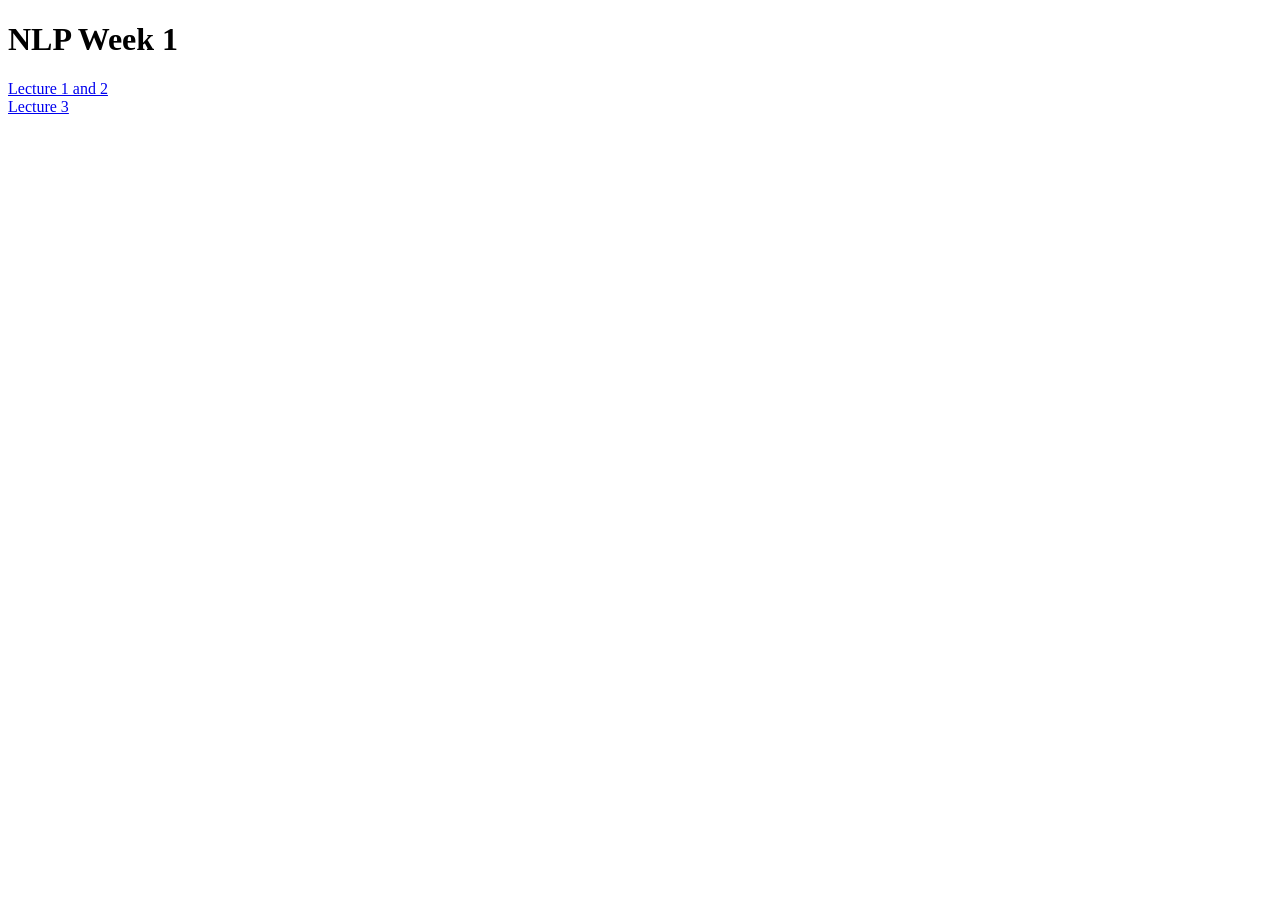
==== index.html @ 62005000 "initial commit 2" ====
<!DOCTYPE html>
<html lang="en">
<head>
    <meta charset="UTF-8">
    <meta name="viewport" content="width=device-width, initial-scale=1.0">
    <title>Learn OS</title>
</head>
<body>
    <h1>NLP Week 1</h1>
    <div>
    <a href="week-1/lec_1_2.html">Lecture 1 and 2</a>
    </div>
    <div>
    <a href="week-1/lec_3.html">Lecture 3</a>
    </div>
</body>
</html>
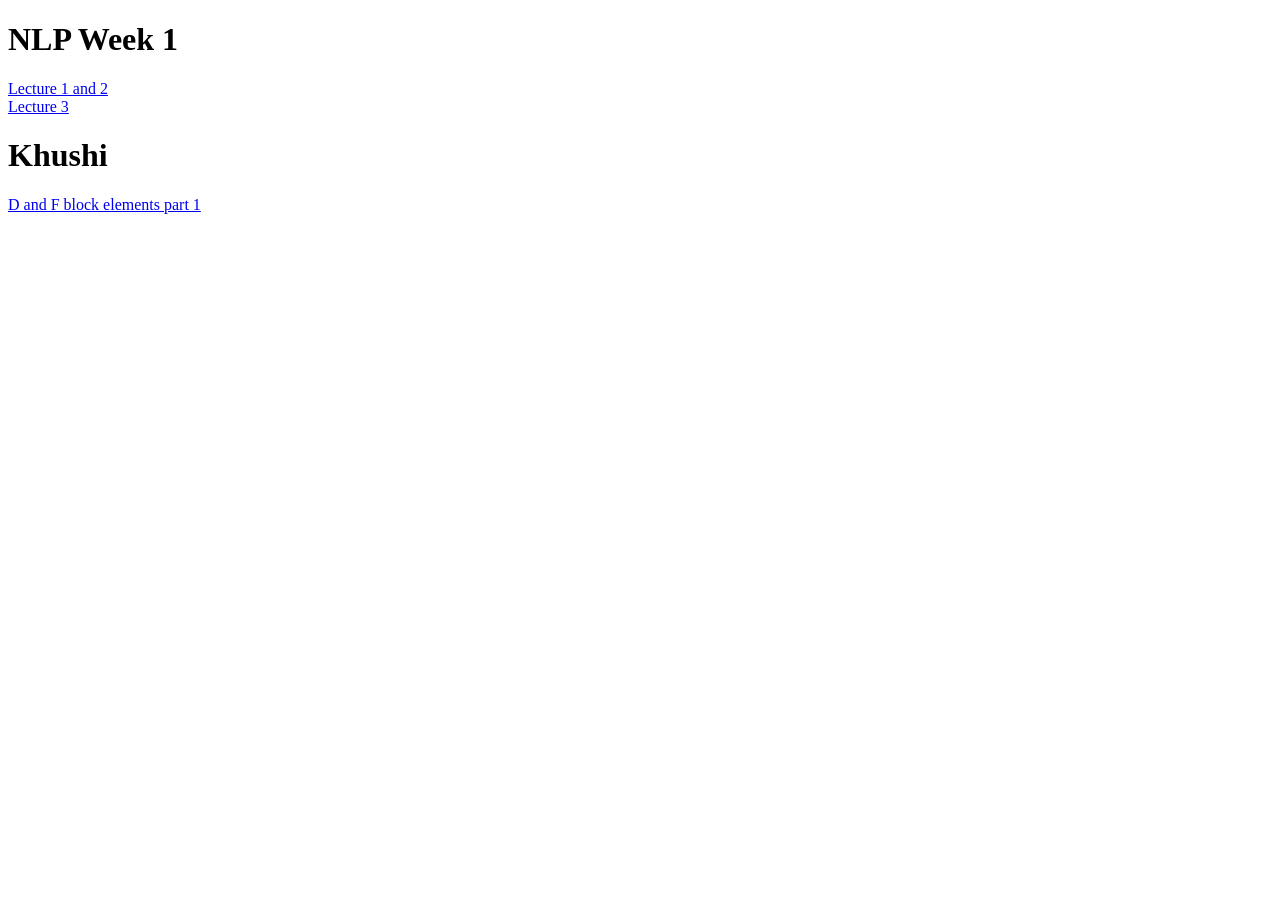
==== commit 36cef8fd: "Reorganised File Structure" ====
--- a/index.html
+++ b/index.html
@@ -8,10 +8,15 @@
 <body>
     <h1>NLP Week 1</h1>
     <div>
-    <a href="week-1/lec_1_2.html">Lecture 1 and 2</a>
+    <a href="iitm-bs/week-1/lec_1_2.html">Lecture 1 and 2</a>
     </div>
     <div>
-    <a href="week-1/lec_3.html">Lecture 3</a>
+    <a href="iitm-bs/week-1/lec_3.html">Lecture 3</a>
+    </div>
+
+    <h1> Khushi </h1>
+    <div>
+    <a href="khushi/d_and_f_blocks_part_1.html">D and F block elements part 1</a>
     </div>
 </body>
 </html>
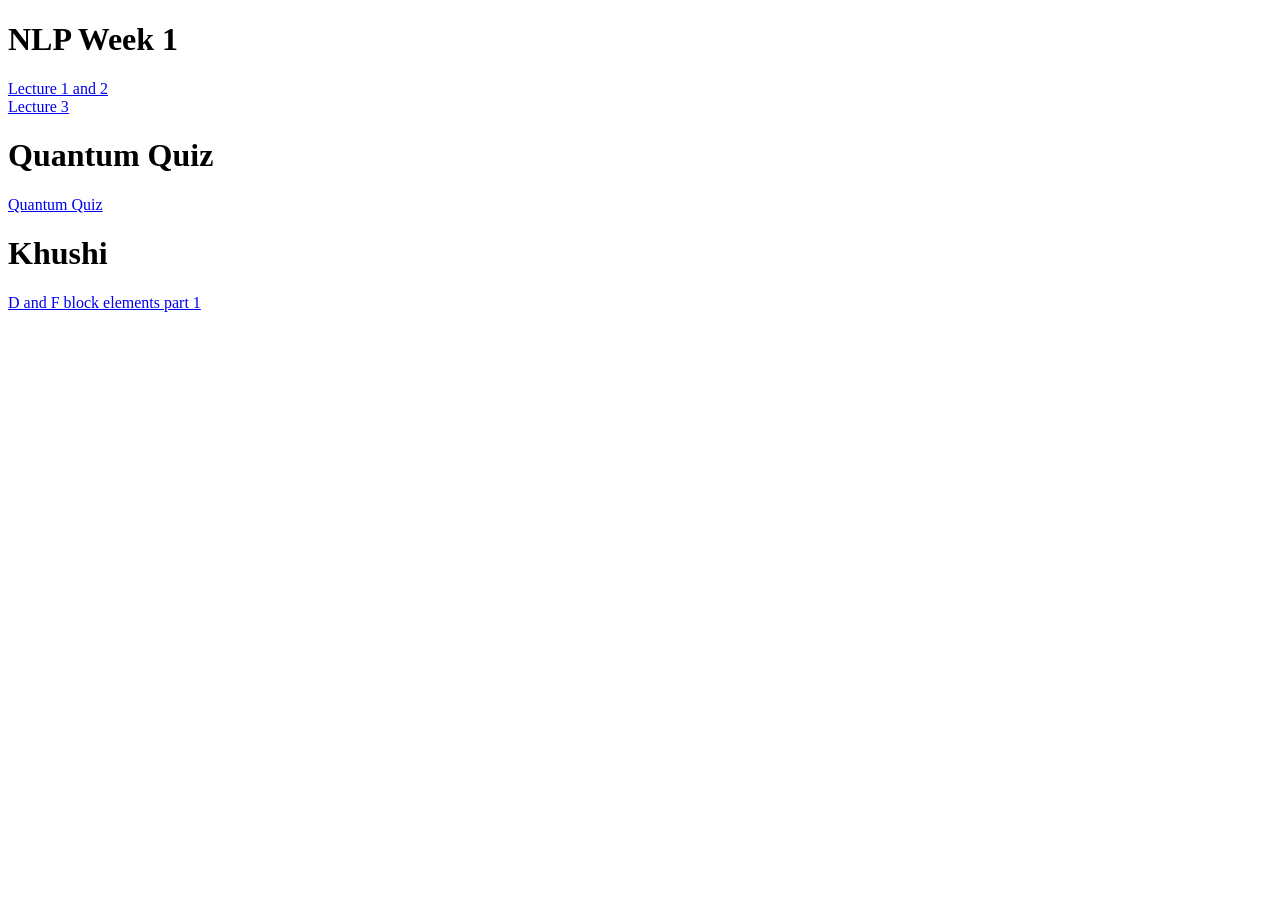
==== commit e6970e84: "Quantum Quiz Portal Integrated" ====
--- a/index.html
+++ b/index.html
@@ -14,9 +14,14 @@
     <a href="iitm-bs/week-1/lec_3.html">Lecture 3</a>
     </div>
 
+    <h1>Quantum Quiz</h1>
+    <div>
+    <a href="quantum_quiz/index.html">Quantum Quiz</a>
+    </div>
     <h1> Khushi </h1>
     <div>
     <a href="khushi/d_and_f_blocks_part_1.html">D and F block elements part 1</a>
     </div>
+
 </body>
 </html>
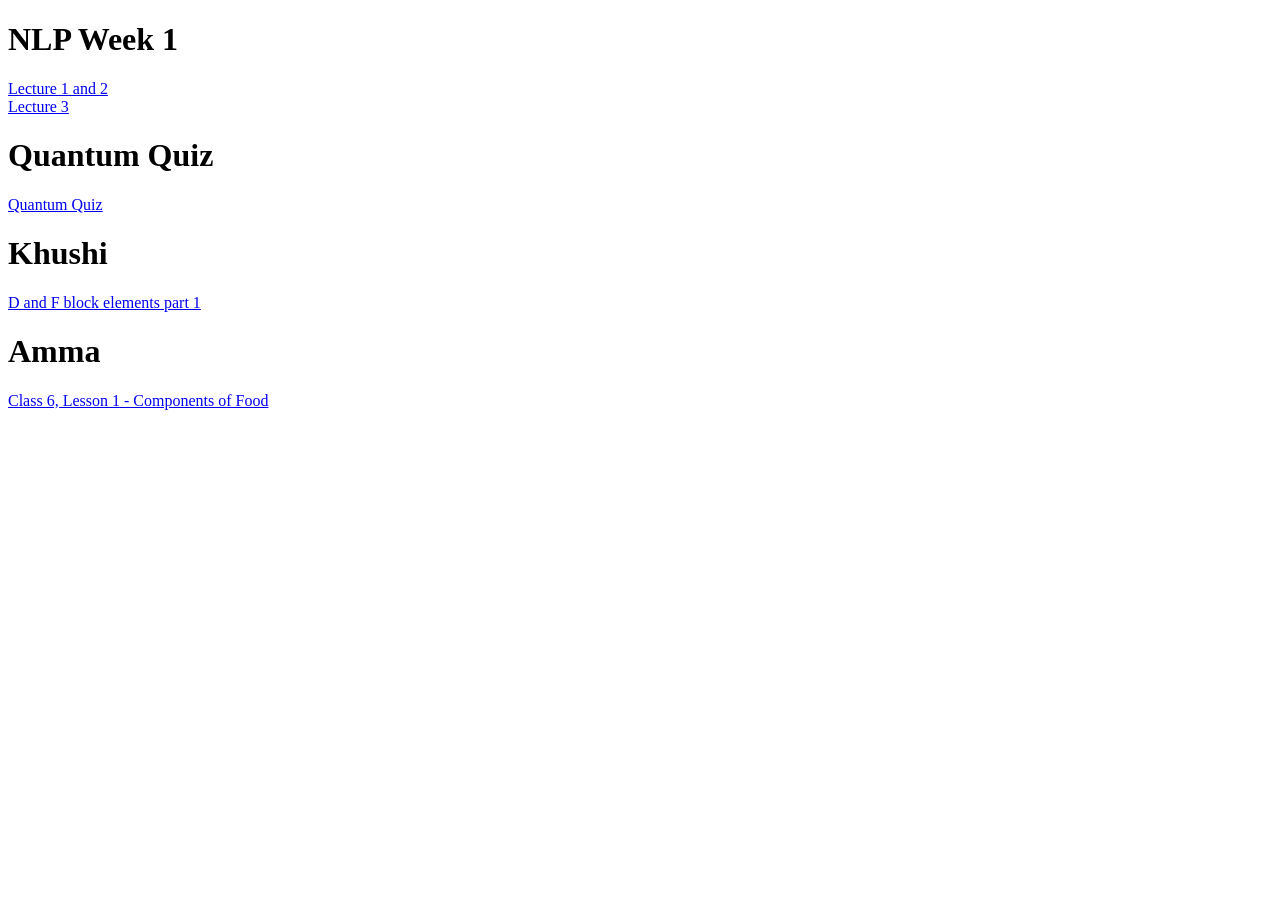
==== commit 8ac37e14: "amma first lesson class 6" ====
--- a/index.html
+++ b/index.html
@@ -16,12 +16,16 @@
 
     <h1>Quantum Quiz</h1>
     <div>
-    <a href="quantum_quiz/index.html">Quantum Quiz</a>
+    <a href="https://loki1512.github.io/quantum_quiz/index.html">Quantum Quiz</a>
     </div>
     <h1> Khushi </h1>
     <div>
     <a href="khushi/d_and_f_blocks_part_1.html">D and F block elements part 1</a>
     </div>
+    <h1> Amma </h1>
+    <div>
+    <a href="amma/class_6_less_1.html">Class 6, Lesson 1 - Components of Food</a>
+    </div>
 
 </body>
 </html>
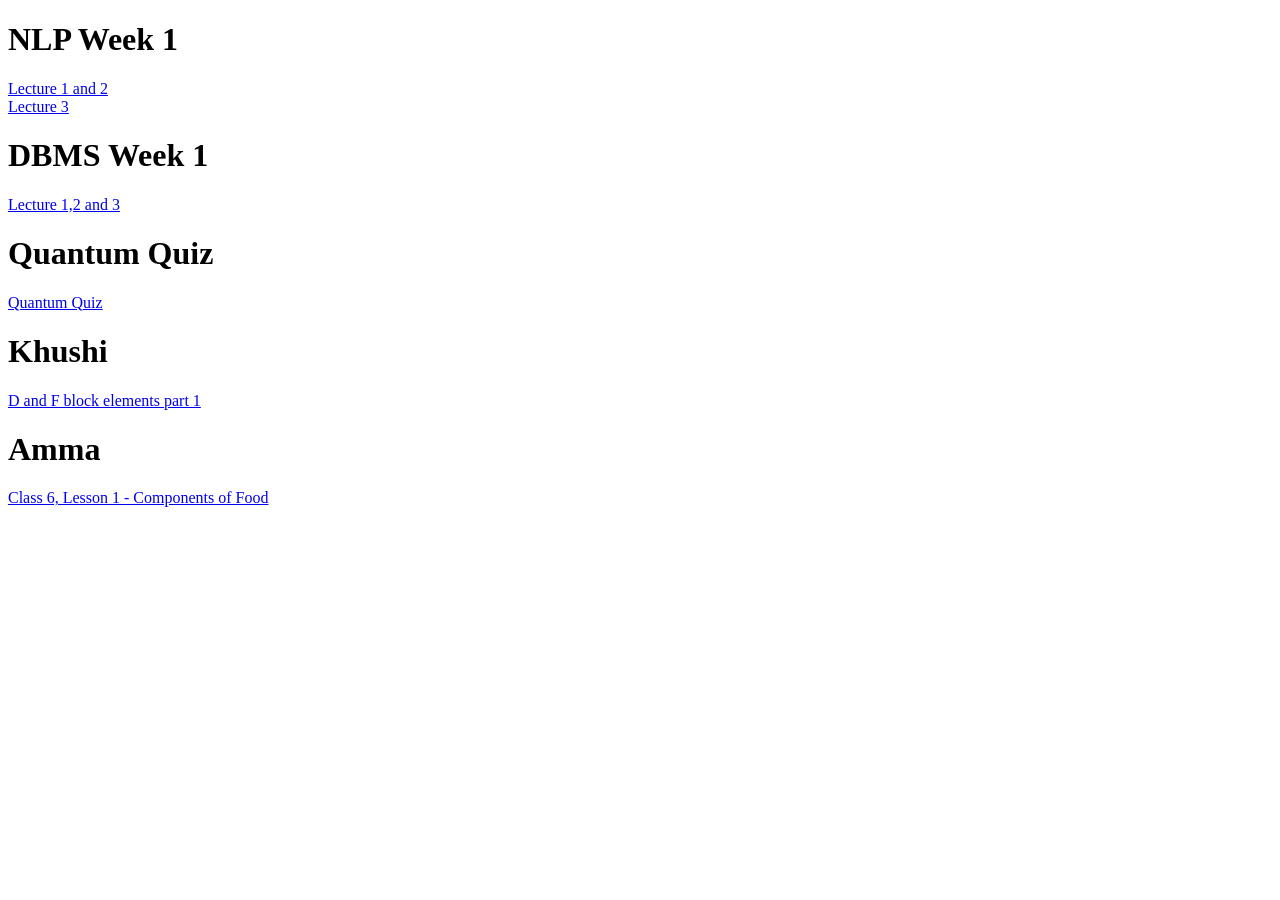
==== commit ed553c73: "DBMS week 1.123 added" ====
--- a/index.html
+++ b/index.html
@@ -12,6 +12,10 @@
     </div>
     <div>
     <a href="iitm-bs/week-1/lec_3.html">Lecture 3</a>
+    </div>
+    <h1>DBMS Week 1</h1>
+    <div>
+    <a href="iitm-bs/DBMS/week_1/html/lec_123.html">Lecture 1,2 and 3</a>
     </div>
 
     <h1>Quantum Quiz</h1>
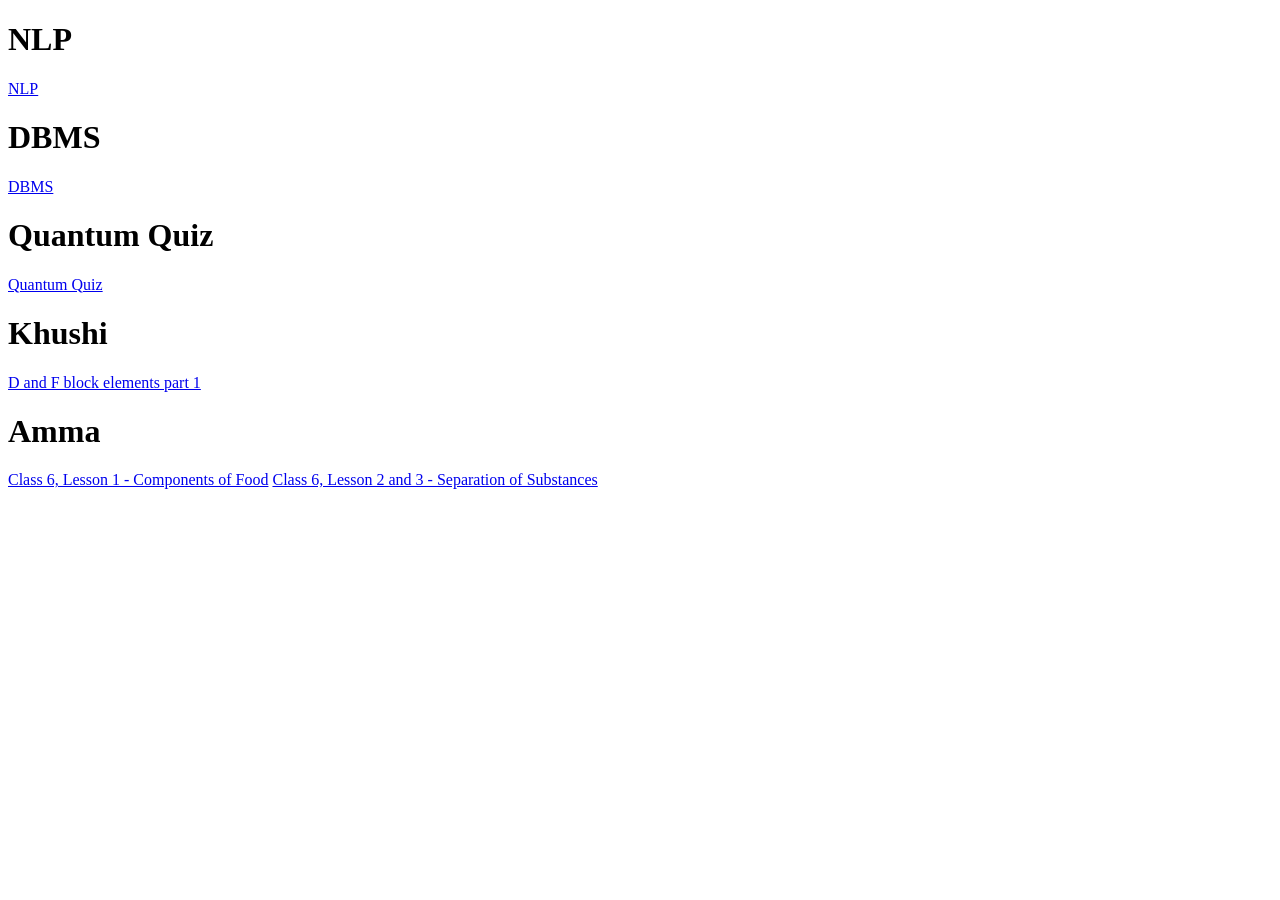
==== commit 6847e3f3: "NLP Lec 4 + Class 6 chapter 2,3 added" ====
--- a/index.html
+++ b/index.html
@@ -6,16 +6,13 @@
     <title>Learn OS</title>
 </head>
 <body>
-    <h1>NLP Week 1</h1>
+    <h1>NLP</h1>
     <div>
-    <a href="iitm-bs/week-1/lec_1_2.html">Lecture 1 and 2</a>
+    <a href="iitm-bs/nlp/index.html">NLP</a>
     </div>
+    <h1>DBMS</h1>
     <div>
-    <a href="iitm-bs/week-1/lec_3.html">Lecture 3</a>
-    </div>
-    <h1>DBMS Week 1</h1>
-    <div>
-    <a href="iitm-bs/DBMS/week_1/html/lec_123.html">Lecture 1,2 and 3</a>
+    <a href="iitm-bs/DBMS/index.html">DBMS</a>
     </div>
 
     <h1>Quantum Quiz</h1>
@@ -29,6 +26,7 @@
     <h1> Amma </h1>
     <div>
     <a href="amma/class_6_less_1.html">Class 6, Lesson 1 - Components of Food</a>
+    <a href="amma/class_6_less_2_3.html">Class 6, Lesson 2 and 3 - Separation of Substances</a>
     </div>
 
 </body>
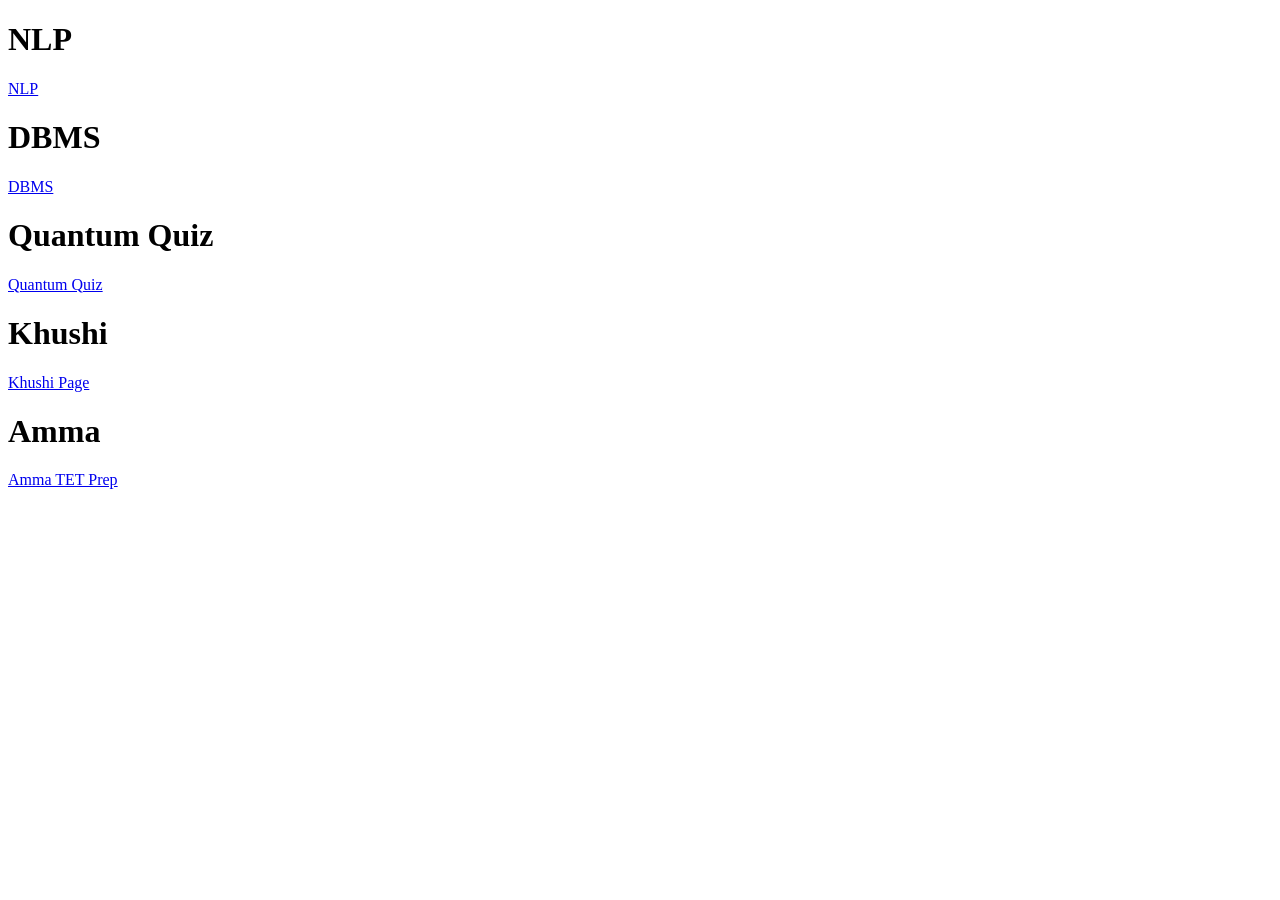
==== commit 27963bab: "NLP Lec 4 + Class 6 chapter 2,3 added" ====
--- a/index.html
+++ b/index.html
@@ -21,12 +21,11 @@
     </div>
     <h1> Khushi </h1>
     <div>
-    <a href="khushi/d_and_f_blocks_part_1.html">D and F block elements part 1</a>
+    <a href="khushi/index.html">Khushi Page</a>
     </div>
     <h1> Amma </h1>
     <div>
-    <a href="amma/class_6_less_1.html">Class 6, Lesson 1 - Components of Food</a>
-    <a href="amma/class_6_less_2_3.html">Class 6, Lesson 2 and 3 - Separation of Substances</a>
+    <a href="amma/index.html">Amma TET Prep</a>
     </div>
 
 </body>
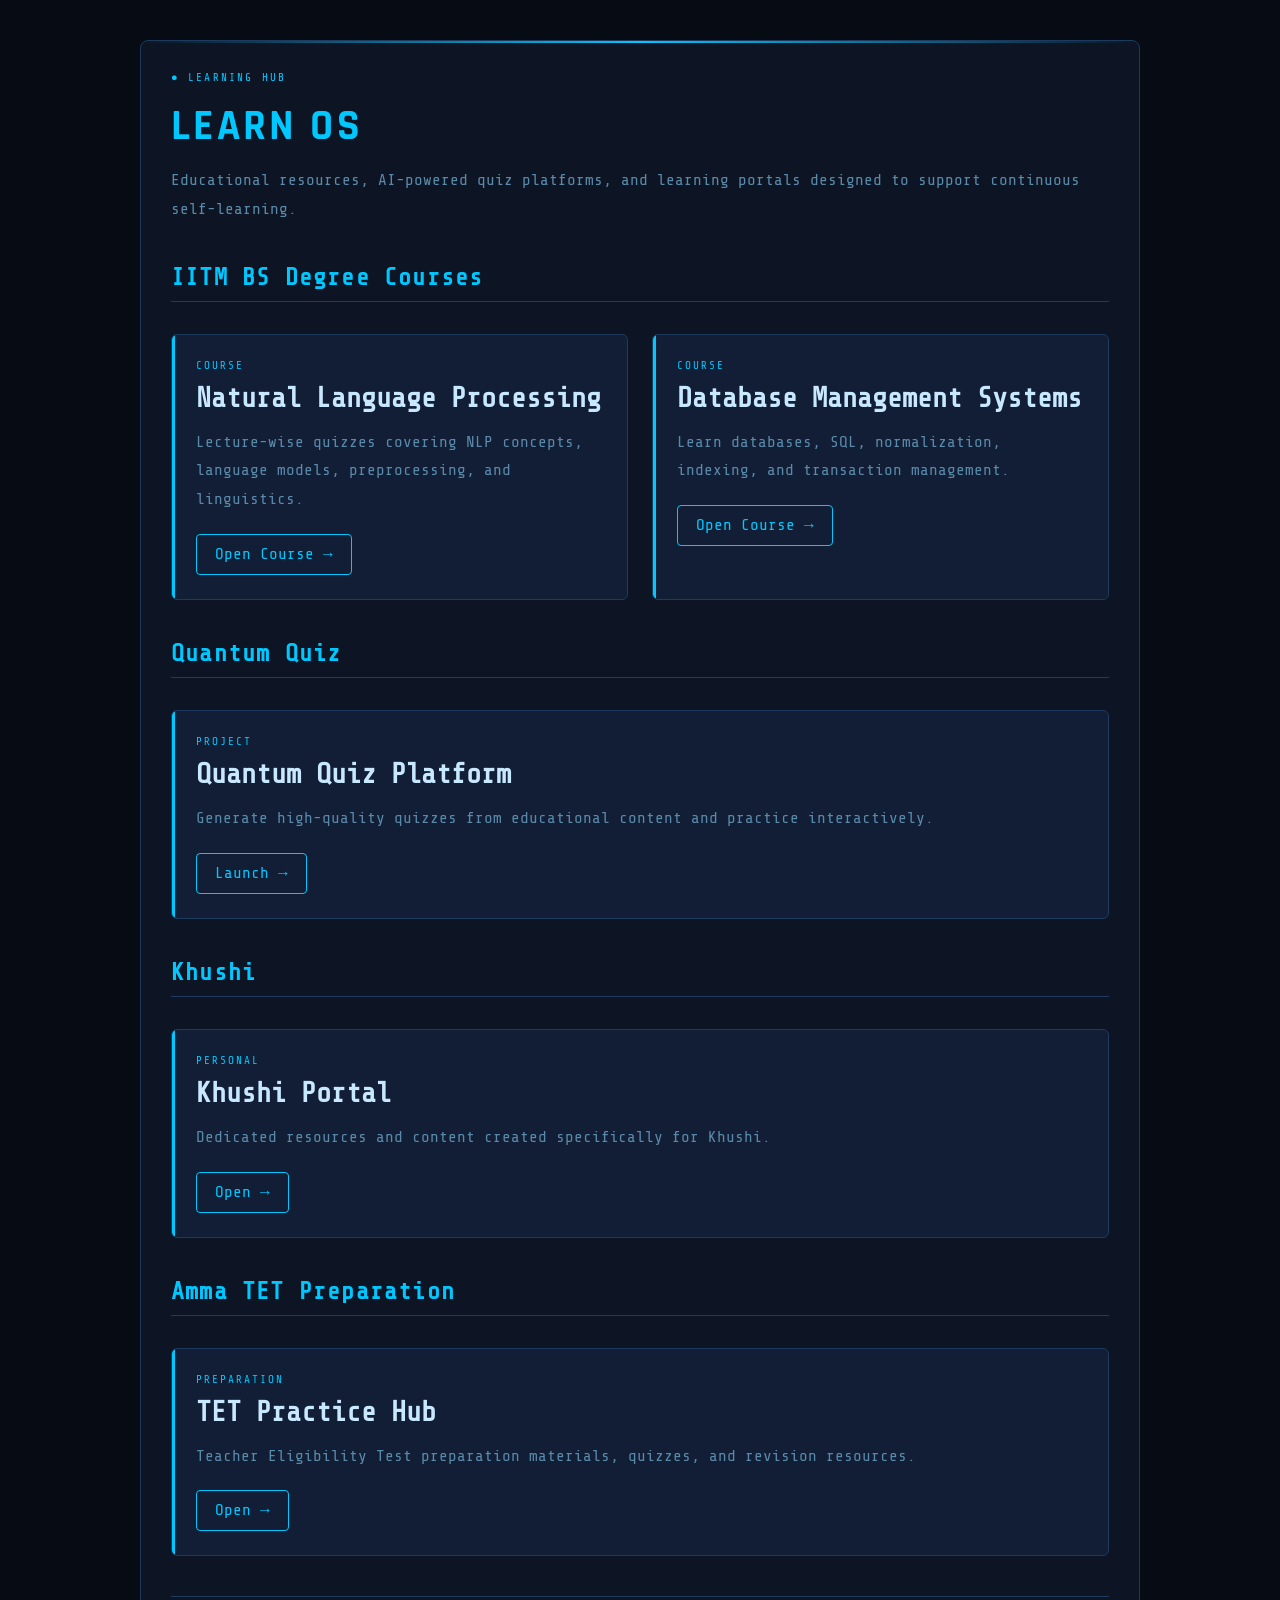
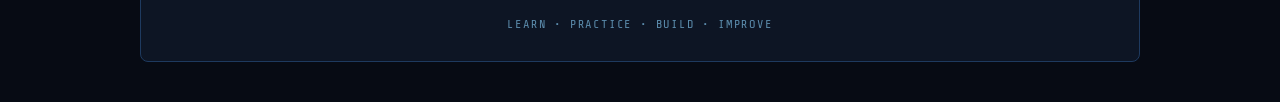
==== commit 0ae86249: "Reimagined Nav Pages" ====
--- a/index.html
+++ b/index.html
@@ -4,29 +4,144 @@
     <meta charset="UTF-8">
     <meta name="viewport" content="width=device-width, initial-scale=1.0">
     <title>Learn OS</title>
+
+    <link rel="stylesheet" href="css/pages.css">
 </head>
 <body>
-    <h1>NLP</h1>
-    <div>
-    <a href="iitm-bs/nlp/index.html">NLP</a>
+
+<div class="container">
+    <div class="page-card">
+
+        <div class="section-label">Learning Hub</div>
+
+        <h1>Learn OS</h1>
+
+        <p>
+            Educational resources, AI-powered quiz platforms, and learning
+            portals designed to support continuous self-learning.
+        </p>
+
+        <!-- IITM BS -->
+        <section class="portal-section">
+            <h2 class="section-heading">IITM BS Degree Courses</h2>
+
+            <div class="course-grid">
+
+                <div class="course-card">
+                    <div class="course-tag">COURSE</div>
+
+                    <h2>Natural Language Processing</h2>
+
+                    <p>
+                        Lecture-wise quizzes covering NLP concepts,
+                        language models, preprocessing, and linguistics.
+                    </p>
+
+                    <a href="iitm-bs/nlp/index.html" class="launch-btn">
+                        Open Course →
+                    </a>
+                </div>
+
+                <div class="course-card">
+                    <div class="course-tag">COURSE</div>
+
+                    <h2>Database Management Systems</h2>
+
+                    <p>
+                        Learn databases, SQL, normalization,
+                        indexing, and transaction management.
+                    </p>
+
+                    <a href="iitm-bs/DBMS/index.html" class="launch-btn">
+                        Open Course →
+                    </a>
+                </div>
+
+            </div>
+        </section>
+
+        <!-- Quantum Quiz -->
+        <section class="portal-section">
+            <h2 class="section-heading">Quantum Quiz</h2>
+
+            <div class="course-grid">
+
+                <div class="course-card">
+                    <div class="course-tag">PROJECT</div>
+
+                    <h2>Quantum Quiz Platform</h2>
+
+                    <p>
+                        Generate high-quality quizzes from educational
+                        content and practice interactively.
+                    </p>
+
+                    <a href="https://loki1512.github.io/quantum_quiz/index.html"
+                       target="_blank"
+                       class="launch-btn">
+                        Launch →
+                    </a>
+                </div>
+
+            </div>
+        </section>
+
+        <!-- Khushi -->
+        <section class="portal-section">
+            <h2 class="section-heading">Khushi</h2>
+
+            <div class="course-grid">
+
+                <div class="course-card">
+                    <div class="course-tag">PERSONAL</div>
+
+                    <h2>Khushi Portal</h2>
+
+                    <p>
+                        Dedicated resources and content created
+                        specifically for Khushi.
+                    </p>
+
+                    <a href="khushi/index.html" class="launch-btn">
+                        Open →
+                    </a>
+                </div>
+
+            </div>
+        </section>
+
+        <!-- Amma -->
+        <section class="portal-section">
+            <h2 class="section-heading">Amma TET Preparation</h2>
+
+            <div class="course-grid">
+
+                <div class="course-card">
+                    <div class="course-tag">PREPARATION</div>
+
+                    <h2>TET Practice Hub</h2>
+
+                    <p>
+                        Teacher Eligibility Test preparation materials,
+                        quizzes, and revision resources.
+                    </p>
+
+                    <a href="amma/index.html" class="launch-btn">
+                        Open →
+                    </a>
+                </div>
+
+            </div>
+        </section>
+
+        <div class="portal-footer">
+            Learn • Practice • Build • Improve
+        </div>
+
     </div>
-    <h1>DBMS</h1>
-    <div>
-    <a href="iitm-bs/DBMS/index.html">DBMS</a>
-    </div>
+</div>
 
-    <h1>Quantum Quiz</h1>
-    <div>
-    <a href="https://loki1512.github.io/quantum_quiz/index.html">Quantum Quiz</a>
-    </div>
-    <h1> Khushi </h1>
-    <div>
-    <a href="khushi/index.html">Khushi Page</a>
-    </div>
-    <h1> Amma </h1>
-    <div>
-    <a href="amma/index.html">Amma TET Prep</a>
-    </div>
 
 </body>
-</html>+</html>
+
--- a/css/pages.css
+++ b/css/pages.css
@@ -0,0 +1,376 @@
+@import url('https://fonts.googleapis.com/css2?family=Rajdhani:wght@500;600;700&family=Share+Tech+Mono&display=swap');
+
+:root {
+  --sf-bg: #070b14;
+  --sf-surface: #0d1524;
+  --sf-surface2: #111e35;
+  --sf-border: #1e3a5f;
+
+  --sf-accent: #00c8ff;
+  --sf-accent2: #0066aa;
+
+  --sf-text: #c8e8ff;
+  --sf-text-muted: #5a8aaa;
+
+  --sf-success: #00ff88;
+}
+
+* {
+  margin: 0;
+  padding: 0;
+  box-sizing: border-box;
+}
+
+body {
+  background: var(--sf-bg);
+  color: var(--sf-text);
+  font-family: 'Share Tech Mono', monospace;
+  min-height: 100vh;
+  padding: 40px 20px;
+}
+
+.container {
+  max-width: 1000px;
+  margin: 0 auto;
+}
+
+/* ===== Header ===== */
+
+h1 {
+  font-family: 'Rajdhani', sans-serif;
+  font-size: 42px;
+  font-weight: 700;
+  letter-spacing: 0.08em;
+  color: var(--sf-accent);
+  margin-bottom: 12px;
+  text-transform: uppercase;
+}
+
+p {
+  color: var(--sf-text-muted);
+  line-height: 1.8;
+  margin-bottom: 30px;
+}
+
+/* ===== Card ===== */
+
+.page-card {
+  background: var(--sf-surface);
+  border: 1px solid var(--sf-border);
+  border-radius: 8px;
+  padding: 30px;
+  position: relative;
+  overflow: hidden;
+}
+
+.page-card::before {
+  content: "";
+  position: absolute;
+  left: 0;
+  right: 0;
+  top: 0;
+  height: 2px;
+  background: linear-gradient(
+    90deg,
+    transparent,
+    var(--sf-accent),
+    transparent
+  );
+}
+
+/* ===== Course Links ===== */
+
+ul {
+  list-style: none;
+  display: grid;
+  gap: 14px;
+}
+
+li a {
+  display: block;
+  padding: 16px 18px;
+  text-decoration: none;
+
+  background: var(--sf-surface2);
+  border: 1px solid var(--sf-border);
+  border-radius: 6px;
+
+  color: var(--sf-text);
+
+  transition: all 0.2s ease;
+}
+
+li a:hover {
+  border-color: var(--sf-accent);
+  background: #10213d;
+  transform: translateX(4px);
+
+  box-shadow: 0 0 12px rgba(0, 200, 255, 0.18);
+}
+
+/* ===== Table ===== */
+
+table {
+  width: 100%;
+  border-collapse: collapse;
+  margin-top: 20px;
+}
+
+thead,
+th {
+  background: var(--sf-surface2);
+}
+
+th {
+  font-family: 'Rajdhani', sans-serif;
+  letter-spacing: 0.08em;
+  text-transform: uppercase;
+  color: var(--sf-accent);
+}
+
+th,
+td {
+  padding: 16px;
+  border: 1px solid var(--sf-border);
+  text-align: left;
+  vertical-align: top;
+}
+
+tr:nth-child(even) {
+  background: rgba(255,255,255,0.015);
+}
+
+tr:hover {
+  background: rgba(0,200,255,0.04);
+}
+
+/* ===== Quiz Buttons ===== */
+
+td a {
+  display: inline-block;
+
+  padding: 8px 18px;
+
+  border: 1px solid var(--sf-accent);
+  border-radius: 4px;
+
+  color: var(--sf-accent);
+  text-decoration: none;
+
+  transition: all 0.15s ease;
+}
+
+td a:hover {
+  background: rgba(0, 200, 255, 0.1);
+  box-shadow: 0 0 8px rgba(0, 200, 255, 0.3);
+}
+
+/* ===== Section Label ===== */
+
+.section-label {
+  font-size: 11px;
+  letter-spacing: 0.2em;
+  text-transform: uppercase;
+  color: var(--sf-accent);
+  margin-bottom: 16px;
+}
+
+.section-label::before {
+  content: "● ";
+}
+
+/* ===== Responsive ===== */
+
+@media (max-width: 768px) {
+
+  body {
+    padding: 20px 12px;
+  }
+
+  h1 {
+    font-size: 30px;
+  }
+
+  table {
+    display: block;
+    overflow-x: auto;
+  }
+
+  .page-card {
+    padding: 20px;
+  }
+}
+
+.course-meta {
+  display: flex;
+  gap: 20px;
+  flex-wrap: wrap;
+  margin: 24px 0 32px;
+  color: var(--sf-text-muted);
+  font-size: 13px;
+}
+
+.lecture-grid {
+  display: grid;
+  gap: 20px;
+}
+
+.lecture-card {
+  background: var(--sf-surface2);
+  border: 1px solid var(--sf-border);
+  border-radius: 6px;
+  padding: 24px;
+  transition: all 0.2s ease;
+  position: relative;
+  overflow: hidden;
+}
+
+.lecture-card::before {
+  content: "";
+  position: absolute;
+  top: 0;
+  left: 0;
+  width: 3px;
+  height: 100%;
+  background: var(--sf-accent);
+}
+
+.lecture-card:hover {
+  border-color: var(--sf-accent);
+  transform: translateY(-2px);
+  box-shadow: 0 0 18px rgba(0, 200, 255, 0.15);
+}
+
+.lecture-number {
+  font-size: 11px;
+  letter-spacing: 0.18em;
+  text-transform: uppercase;
+  color: var(--sf-accent);
+  margin-bottom: 10px;
+}
+
+.lecture-card h2 {
+  font-family: 'Rajdhani', sans-serif;
+  color: var(--sf-text);
+  margin-bottom: 12px;
+  font-size: 24px;
+}
+
+.lecture-card p {
+  margin-bottom: 20px;
+  color: var(--sf-text-muted);
+  line-height: 1.7;
+}
+
+.launch-btn {
+  display: inline-block;
+  padding: 10px 18px;
+  border: 1px solid var(--sf-accent);
+  border-radius: 4px;
+  text-decoration: none;
+  color: var(--sf-accent);
+  transition: all 0.15s ease;
+}
+
+.launch-btn:hover {
+  background: rgba(0, 200, 255, 0.10);
+  box-shadow: 0 0 10px rgba(0, 200, 255, 0.30);
+}
+
+.navigation-row {
+  margin-top: 32px;
+}
+
+.back-link {
+  color: var(--sf-text-muted);
+  text-decoration: none;
+}
+
+.back-link:hover {
+  color: var(--sf-accent);
+}
+
+@media (min-width: 900px) {
+  .lecture-grid {
+    grid-template-columns: repeat(2, 1fr);
+  }
+}
+
+.course-grid {
+  display: grid;
+  grid-template-columns: repeat(auto-fit, minmax(320px, 1fr));
+  gap: 24px;
+  margin-top: 32px;
+}
+
+.course-card {
+  background: var(--sf-surface2);
+  border: 1px solid var(--sf-border);
+  border-radius: 6px;
+  padding: 24px;
+  position: relative;
+  overflow: hidden;
+  transition: all 0.2s ease;
+}
+
+.course-card::before {
+  content: "";
+  position: absolute;
+  left: 0;
+  top: 0;
+  width: 3px;
+  height: 100%;
+  background: var(--sf-accent);
+}
+
+.course-card:hover {
+  transform: translateY(-3px);
+  border-color: var(--sf-accent);
+  box-shadow: 0 0 18px rgba(0, 200, 255, 0.15);
+}
+
+.course-tag {
+  font-size: 11px;
+  letter-spacing: 0.18em;
+  color: var(--sf-accent);
+  margin-bottom: 10px;
+  text-transform: uppercase;
+}
+
+.course-card h2 {
+  font-family: var(--sf-head);
+  font-size: 28px;
+  margin-bottom: 14px;
+  color: var(--sf-text);
+}
+
+.course-card p {
+  color: var(--sf-text-muted);
+  line-height: 1.8;
+  margin-bottom: 20px;
+}
+
+.portal-footer {
+  margin-top: 40px;
+  text-align: center;
+  color: var(--sf-text-muted);
+  font-size: 12px;
+  letter-spacing: 0.15em;
+  text-transform: uppercase;
+  border-top: 1px solid var(--sf-border);
+  padding-top: 20px;
+}
+
+.portal-section {
+    margin-top: 40px;
+}
+
+.section-heading {
+    font-family: var(--sf-head);
+    font-size: 24px;
+    color: var(--sf-accent);
+    margin-bottom: 20px;
+    padding-bottom: 10px;
+    border-bottom: 1px solid var(--sf-border);
+    letter-spacing: 0.05em;
+}
